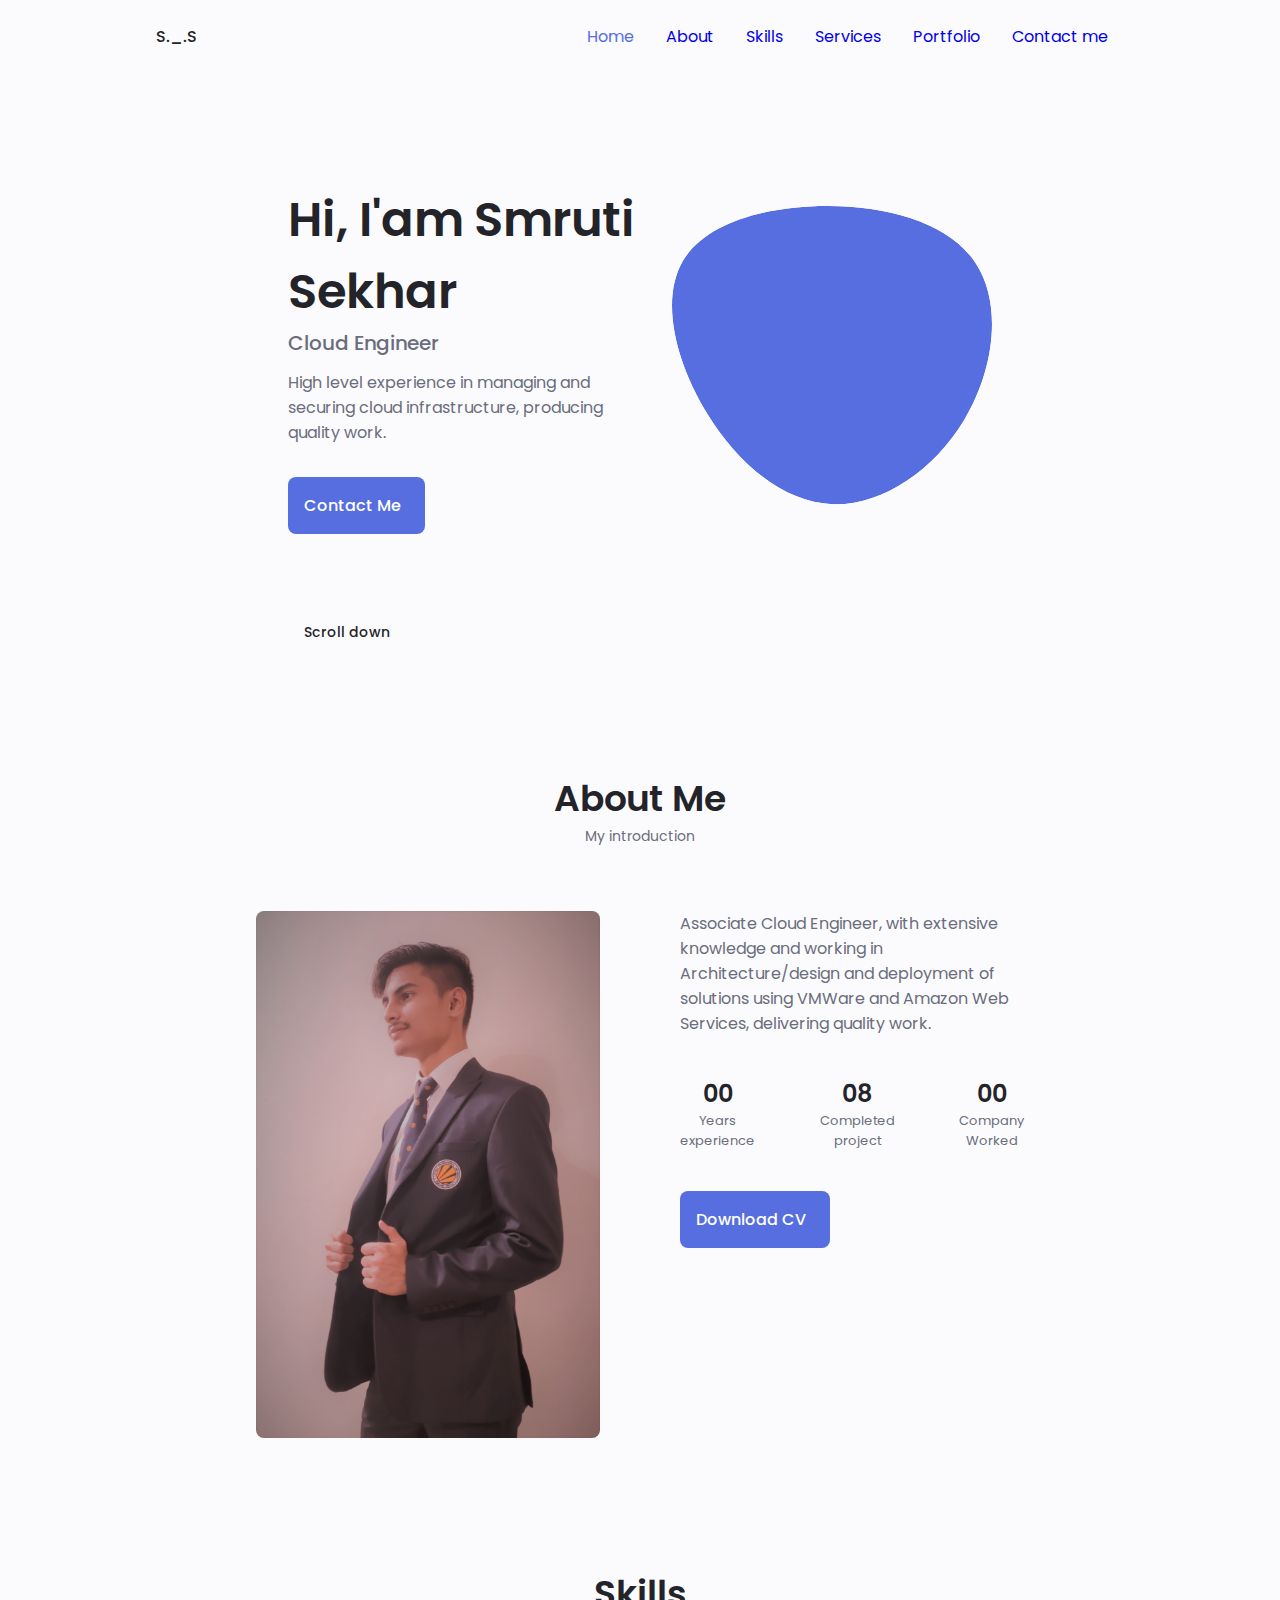
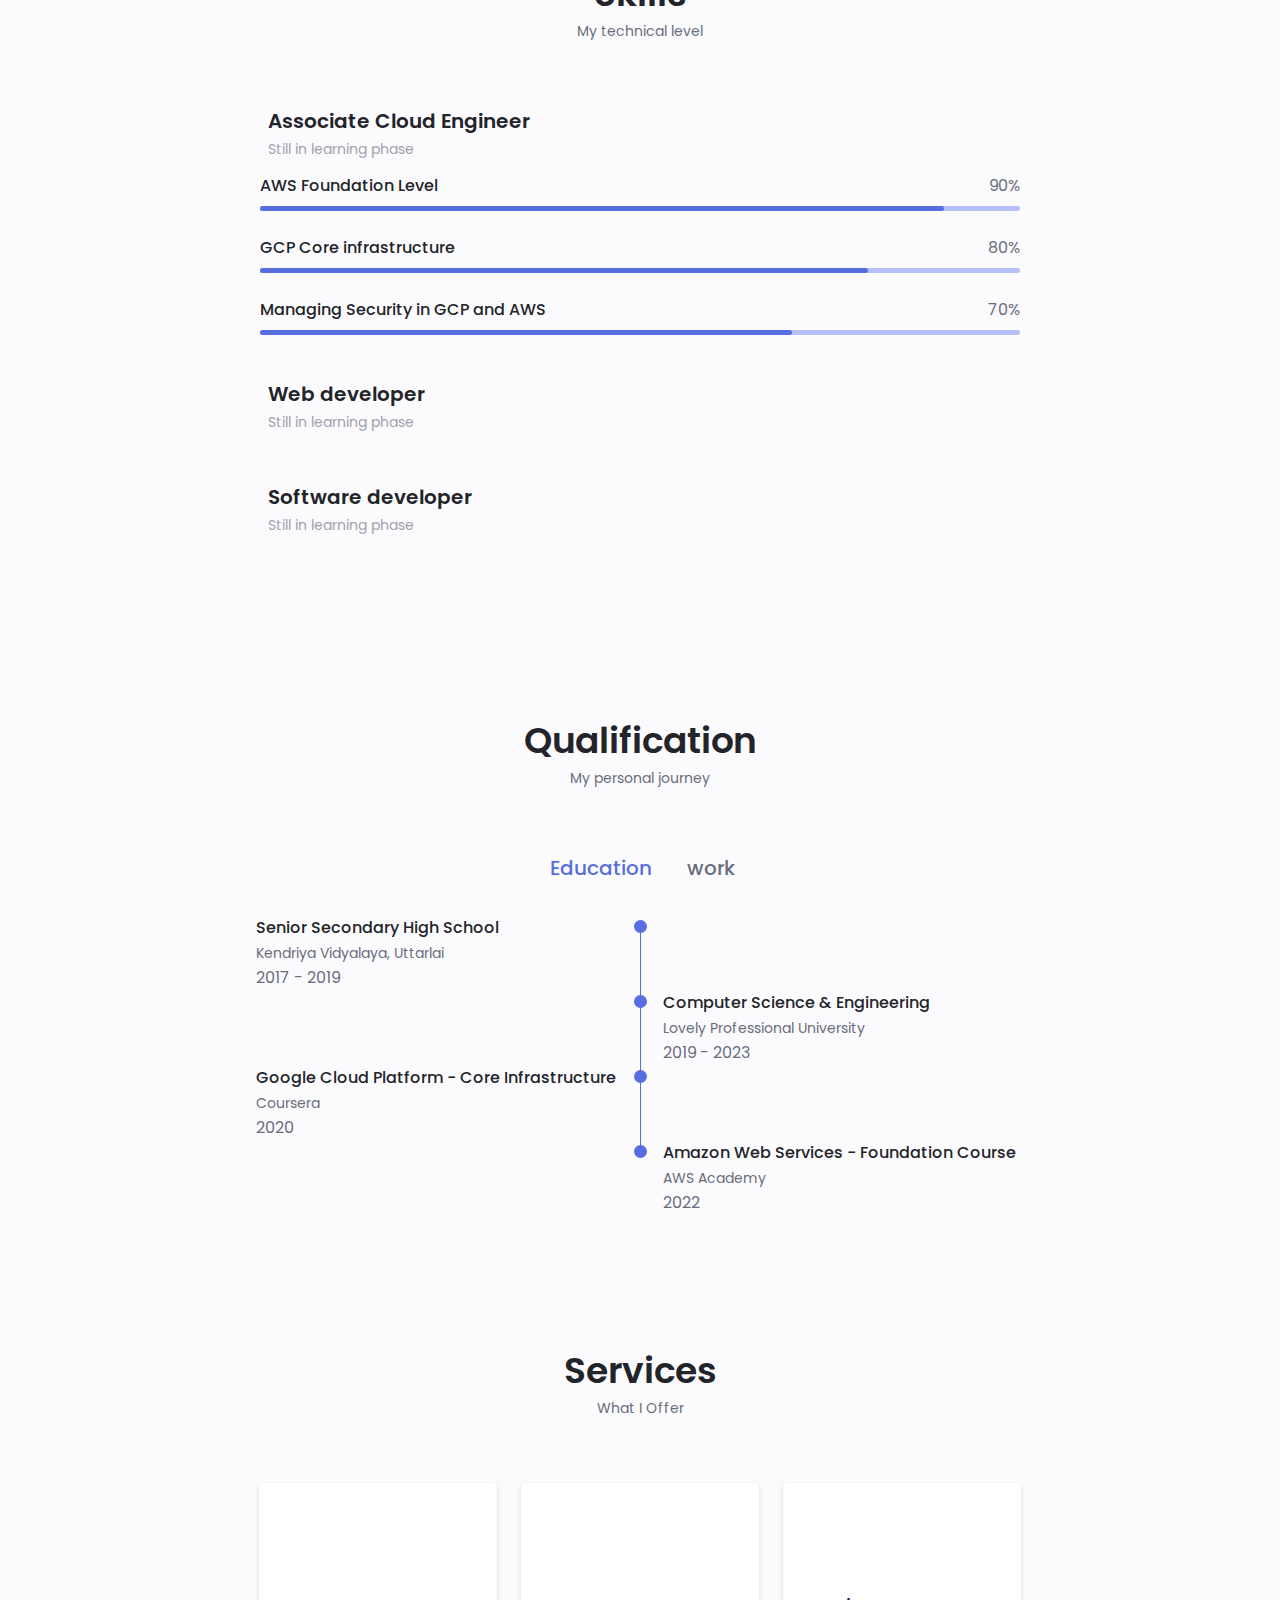
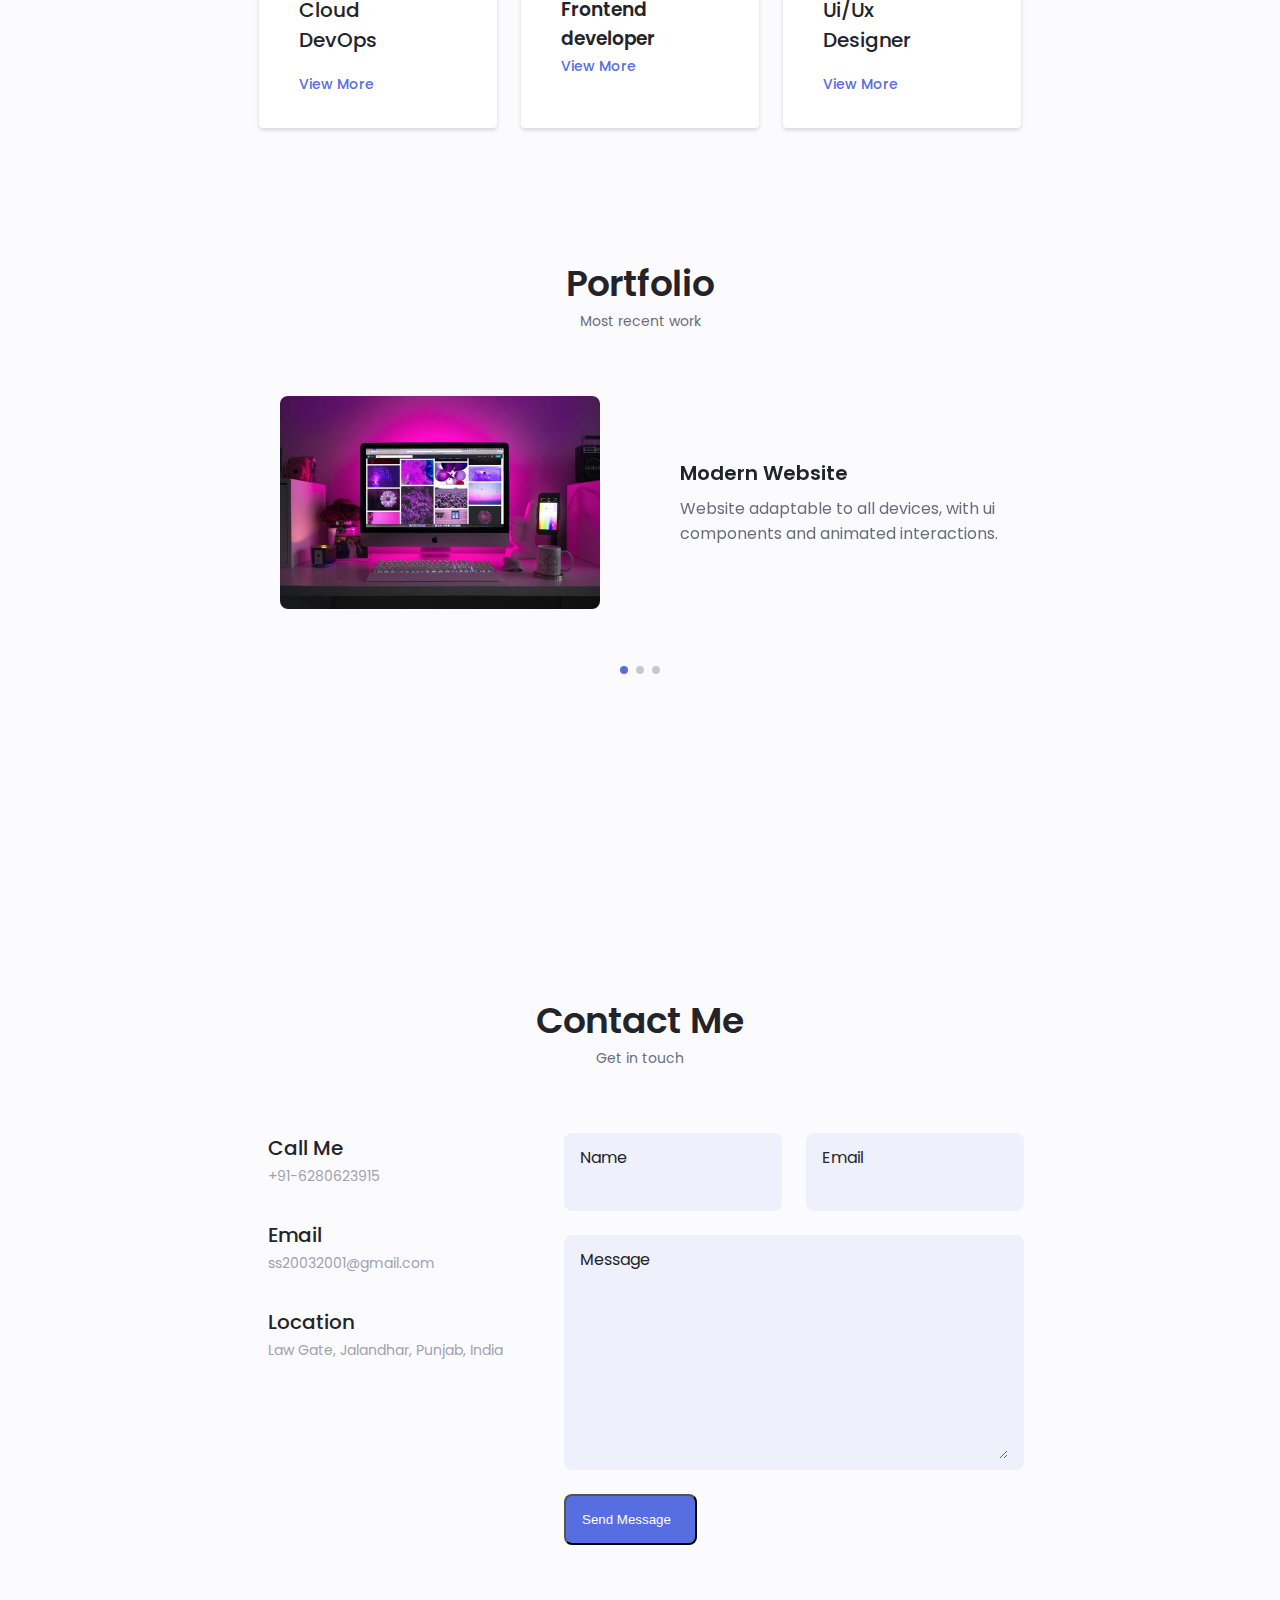
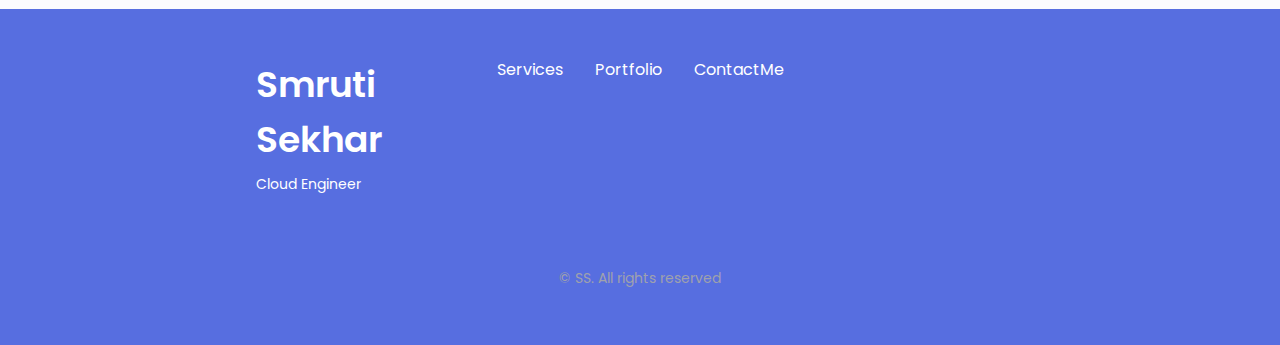
==== MyPortfolio/index.html @ c83a34b2 "updated" ====
<!DOCTYPE html>
    <html lang="en">
    <head>
        <meta charset="UTF-8">
        <meta name="viewport" content="width=device-width, initial-scale=1.0">

        <!--==================== UNICONS ====================-->
        <link rel="stylesheet" href="https://unicons.iconscout.com/release/v4.0.0/css/line.css">
        
        <!--==================== SWIPER CSS ====================-->
        <link rel="stylesheet" href="assets/css/swiper-bundle.min.css">
        
        <!--==================== CSS ====================-->
        <link rel="stylesheet" href="assets/css/styles.css">

        <title>Responsive Portfolio Website</title>
    </head>
    <body>
        <!--==================== HEADER ====================-->
        <header class="header" id="header">
           <nav class="nav container">
               <a href="#" class="nav__logo">S._.S</a>

               <div class="nav__menu" id="nav-menu">
                   <ul class="nav__list grid">
                       <li class="nav__item">
                           <a href="#home" class="nav__link active-link">
                            <i class="uil uil-estate nav__icon"></i> Home
                           </a>
                       </li>
                       <li class="nav__item">
                        <a href="#about" class="nav__link">
                            <i class="uil uil-user nav__icon"></i> About
                        </a>
                        </li>
                        <li class="nav__item">
                        <a href="#skills" class="nav__link">
                            <i class="uil uil-file-alt nav__icon"></i> Skills
                        </a>
                        </li>
                        <li class="nav__item">
                        <a href="#services" class="nav__link">
                            <i class="uil uil-briefcase-alt nav__icon"></i> Services
                        </a>
                        </li>
                        <li class="nav__item">
                        <a href="#portfolio" class="nav__link">
                            <i class="uil uil-scenery nav__icon"></i> Portfolio
                        </a>
                    </li>
                    <li class="nav__item">
                        <a href="#contact" class="nav__link">
                            <i class="uil uil-message nav__icon"></i> Contact me
                        </a>
                    </li>
                   </ul>
                   <i class="uil uil-times nav__close" id="nav-close"></i>
               </div>

               <div class="nav__btns">
                    <!-- Theme change button -->
                    <i class="uil uil-moon change-theme" id="theme-button"></i>

                   <div class="nav__toggle" id="nav-toggle">
                    <i class="uil uil-apps"></i>
                   </div>
               </div>
           </nav>
        </header>

        <!--==================== MAIN ====================-->
        <main class="main">
            <!--==================== HOME ====================-->
            <section class="home section" id="home">
                <div class="home__container container grid">
                    <div class="home__content grid">
                        <div class="home__social">
                            <a href="https://www.linkedin.com/in/smrutisekhar2001/" class="home__social-icon">
                                <i class="uil uil-linkedin-alt"></i>
                            </a>

                            <a href="https://twitter.com/SmruSe20" class="home__social-icon">
                                <i class="uil uil-twitter-alt"></i>
                            </a>

                            <a href="https://github.com/Smileyface20" class="home__social-icon">
                                <i class="uil uil-github-alt"></i>
                            </a>
                        </div>

                        <div class="home__img">
                            <svg  class="home__blob" viewBox="0 0 200 187" xmlns="http://www.w3.org/2000/svg" xmlns:xlink="http://www.w3.org/1999/xlink">
                                <mask id="mask0" mask-type="alpha">
                                    <path d="M190.312 36.4879C206.582 62.1187 201.309 102.826 182.328 134.186C163.346 165.547 
                                    130.807 187.559 100.226 186.353C69.6454 185.297 41.0228 161.023 21.7403 129.362C2.45775 
                                    97.8511 -7.48481 59.1033 6.67581 34.5279C20.9871 10.1032 59.7028 -0.149132 97.9666 
                                    0.00163737C136.23 0.303176 174.193 10.857 190.312 36.4879Z"/>
                                </mask>
                                <g mask="url(#mask0)">
                                    <path d="M190.312 36.4879C206.582 62.1187 201.309 102.826 182.328 134.186C163.346 
                                    165.547 130.807 187.559 100.226 186.353C69.6454 185.297 41.0228 161.023 21.7403 
                                    129.362C2.45775 97.8511 -7.48481 59.1033 6.67581 34.5279C20.9871 10.1032 59.7028 
                                    -0.149132 97.9666 0.00163737C136.23 0.303176 174.193 10.857 190.312 36.4879Z"/>
                                    <image class="home__blob-img" x="1" y="14" href="assets/img/profile-1.png"/>
                                </g>
                            </svg>
                        </div>

                        <div class="home__data">
                            <h1 class="home__title">Hi, I'am Smruti Sekhar</h1>
                            <h3 class="home__subtitle">Cloud Engineer</h3>
                            <p class="home__description">High level experience in managing and securing cloud infrastructure, producing quality work.
                            </p>
                            <a href="#contact" class="button button--flex">
                                Contact Me <i class="uil uil-message button__icon"></i>
                            </a>
                        </div>
                    </div>

                    <div class="home__scroll">
                        <a href="#about" class="home__scroll-button button--flex">
                            <i class="uil uil-mouse-alt home__scroll-mouse"></i>
                            <span class="home__scroll-name">Scroll down</span>
                            <i class="uil uil-arrow-down home__scroll-arrow"></i>
                        </a>
                    </div>
                </div>
            </section>

            <!--==================== ABOUT ====================-->
            <section class="about section" id="about">
                <h2 class="section__title">About Me</h2>
                <span class="section__subtitle">My introduction</span>

                <div class="about__container container grid">
                    <img src="assets/img/about2.jpg" alt="" class="about__img">

                    <div class="about__data">
                        <p class="about__description">Associate Cloud Engineer, with extensive knowledge and
                            working in Architecture/design and deployment of solutions using VMWare and Amazon Web Services, delivering quality work.
                            
                        </p>
                        
                        <div class="about__info">
                            <div>
                                <span class="about__info-title">00</span>
                                <span class="about__info-name">Years <br> experience</span>
                            </div>

                            <div>
                                <span class="about__info-title">08</span>
                                <span class="about__info-name">Completed <br> project</span>
                            </div>

                            <div>
                                <span class="about__info-title">00</span>
                                <span class="about__info-name">Company <br> Worked</span>
                            </div>
                        </div>   
                        
                        <div class="about__buttons">
                            <a download="" href="assets/pdf/Smruti'sResume.pdf" class="button button--flex">
                                Download CV<i class="uil uil-download-alt button__icon"></i>
                            </a>
                        </div>
                    </div>
                </div>
            </section>

            <!--==================== SKILLS ====================-->
            <section class="skills section" id="skills">
                <h2 class="section__title">Skills</h2>
                <span class="section__subtitle">My technical level</span>

                <div class="skills__container container grid">
                    <div>
                        <!--==================== SKILLS 1 ====================-->
                        <div class="skills__content skills__open">
                            <div class="skills__header">
                                <i class="uil uil-desktop-cloud-alt skills__icon"></i>

                                <div>
                                    <h1 class="skills__title">Associate Cloud Engineer</h1>
                                    <span class="skills__subtitle">Still in learning phase</span>
                                </div>

                                <i class="uil uil-angle-down skills__arrow"></i>
                            </div>

                            <div class="skills__list grid">
                                <div class="skills__data">
                                    <div class="skills__titles">
                                        <h3 class="skills__name">AWS Foundation Level</h3>
                                        <span class="skills__number">90%</span>
                                    </div>
                                    <div class="skills__bar">
                                        <span class="skills__percentage skills__aws"></span>
                                    </div>
                                </div>

                                <div class="skills__data">
                                    <div class="skills__titles">
                                        <h3 class="skills__name">GCP Core infrastructure</h3>
                                        <span class="skills__number">80%</span>
                                    </div>
                                    <div class="skills__bar">
                                        <span class="skills__percentage skills__gcp"></span>
                                    </div>
                                </div>

                                <div class="skills__data">
                                    <div class="skills__titles">
                                        <h3 class="skills__name">Managing Security in GCP and AWS</h3>
                                        <span class="skills__number">70%</span>
                                    </div>
                                    <div class="skills__bar">
                                        <span class="skills__percentage skills__gcpaws"></span>
                                    </div>
                                </div>
                            </div>
                        </div>
                        <!--==================== SKILLS 2 ====================-->
                        <div class="skills__content skills__close">
                            <div class="skills__header">
                                <i class="uil uil-brackets-curly skills__icon"></i>

                                <div>
                                    <h1 class="skills__title">Web developer</h1>
                                    <span class="skills__subtitle">Still in learning phase</span>
                                </div>

                                <i class="uil uil-angle-down skills__arrow"></i>
                            </div>

                            <div class="skills__list grid">
                                <div class="skills__data">
                                    <div class="skills__titles">
                                        <h3 class="skills__name">HTML</h3>
                                        <span class="skills__number">90%</span>
                                    </div>
                                    <div class="skills__bar">
                                        <span class="skills__percentage skills__html"></span>
                                    </div>
                                </div>

                                <div class="skills__data">
                                    <div class="skills__titles">
                                        <h3 class="skills__name">CSS</h3>
                                        <span class="skills__number">85%</span>
                                    </div>
                                    <div class="skills__bar">
                                        <span class="skills__percentage skills__css"></span>
                                    </div>
                                </div>

                                <div class="skills__data">
                                    <div class="skills__titles">
                                        <h3 class="skills__name">JavaScript</h3>
                                        <span class="skills__number">65%</span>
                                    </div>
                                    <div class="skills__bar">
                                        <span class="skills__percentage skills__js"></span>
                                    </div>
                                </div>
                            </div>
                        </div>
                        <!--==================== SKILLS 3 ====================-->
                        <div class="skills__content skills__close">
                            <div class="skills__header">
                                <i class="uil uil-code-branch skills__icon"></i>

                                <div>
                                    <h1 class="skills__title">Software developer</h1>
                                    <span class="skills__subtitle">Still in learning phase</span>
                                </div>

                                <i class="uil uil-angle-down skills__arrow"></i>
                            </div>

                            <div class="skills__list grid">
                                <div class="skills__data">
                                    <div class="skills__titles">
                                        <h3 class="skills__name">C</h3>
                                        <span class="skills__number">70%</span>
                                    </div>
                                    <div class="skills__bar">
                                        <span class="skills__percentage skills__c"></span>
                                    </div>
                                </div>

                                <div class="skills__data">
                                    <div class="skills__titles">
                                        <h3 class="skills__name">C++</h3>
                                        <span class="skills__number">68%</span>
                                    </div>
                                    <div class="skills__bar">
                                        <span class="skills__percentage skills__cpp"></span>
                                    </div>
                                </div>

                                <div class="skills__data">
                                    <div class="skills__titles">
                                        <h3 class="skills__name">Python</h3>
                                        <span class="skills__number">82%</span>
                                    </div>
                                    <div class="skills__bar">
                                        <span class="skills__percentage skills__python"></span>
                                    </div>
                                </div>    
                                    <div class="skills__data">
                                        <div class="skills__titles">
                                            <h3 class="skills__name">Java</h3>
                                            <span class="skills__number">60%</span>
                                        </div>
                                        <div class="skills__bar">
                                            <span class="skills__percentage skills__java"></span>
                                        </div>
                                    </div>
                            </div>
                        </div>
                    </div>
                </section>

            <!--==================== QUALIFICATION ====================-->
            <section class="qualification section">
                <h2 class="section__title">Qualification</h2>
                <span class="section__subtitle">My personal journey</span>

                <div class="qualification__container container">
                    <div class="qualification__tabs">
                        <div class="qualification__button button--flex qualification__active" data-target='#education'>
                            <i class="uil uil-graduation-cap qualification__icon"></i>
                            Education
                        </div>

                        <div class="qualification__button button--flex" data-target="#work">
                            <i class="uil uil-briefcase-alt qualification__icon"></i>
                            work
                        </div>
                    </div>

                    <div class="qualification__section">
                        <!--==================== QUALIFICATION CONTENT 1 ====================-->
                        <div class="qualification__content qualification__active" data-content id="education">
                            <!--==================== QUALIFICATION 1 ====================-->
                            <div class="qualification__data">
                                <div>
                                    <h3 class="qualification__title">Senior Secondary High School</h3>
                                    <span class="qualification__subtitle">Kendriya Vidyalaya, Uttarlai</span>
                                    <div class="qualification__calendar-alt">
                                        <i class="uil uil-calendar-alt"></i>
                                        2017 - 2019
                                    </div>
                                </div>

                                <div>
                                    <span class="qualification__rounder"></span>
                                    <span class="qualification__line"></span>
                                </div>
                            </div>


                                <!--==================== QUALIFICATION 2 ====================-->
                            <div class="qualification__data">
                                <div></div>

                                <div>
                                    <span class="qualification__rounder"></span>
                                    <span class="qualification__line"></span>
                                </div>

                                <div>
                                    <h3 class="qualification__title">Computer Science & Engineering</h3>
                                    <span class="qualification__subtitle">Lovely Professional University</span>
                                    <div class="qualification__calendar-alt">
                                        <i class="uil uil-calendar-alt"></i>
                                        2019 - 2023
                                    </div>
                                </div>
                             </div>
                             <!--==================== QUALIFICATION 3 ====================-->
                            <div class="qualification__data">
                                <div>
                                    <h3 class="qualification__title">Google Cloud Platform - Core Infrastructure</h3>
                                    <span class="qualification__subtitle">Coursera</span>
                                    <div class="qualification__calendar-alt">
                                        <i class="uil uil-calendar-alt"></i>
                                        2020
                                    </div>
                                </div>

                                <div>
                                    <span class="qualification__rounder"></span>
                                    <span class="qualification__line"></span>
                                </div>
                            </div>  
                            
                             <!--==================== QUALIFICATION 4 ====================-->
                            <div class="qualification__data">
                                <div></div>

                                <div>
                                    <span class="qualification__rounder"></span>
                                    <!-- <span class="qualification__line"></span> -->
                                </div>

                                <div>
                                    <h3 class="qualification__title">Amazon Web Services - Foundation Course</h3>
                                    <span class="qualification__subtitle">AWS Academy</span>
                                    <div class="qualification__calendar-alt">
                                        <i class="uil uil-calendar-alt"></i>
                                        2022
                                    </div>
                                </div>

                                
                            </div>  

                        </div>

                      

                        <!--==================== QUALIFICATION CONTENT 2 ====================-->
                        <div class="qualification__content" data-content id="work">
                            <!--==================== QUALIFICATION 1 ====================-->
                           <!-- Refer the notepad   -->
                        </div>
                    </div>
                </div>

            </section>

            <!--==================== SERVICES ====================-->
            <section class="services section" id="services">
                <h2 class="section__title">Services</h2>
                <span class="section__subtitle">What I Offer</span>

            <div class="services__container container grid">
                    <!--==================== SERVICES 1 ====================-->
                    <div class="services__content">
                        <div>
                            <i class="uil uil-pen services__icon"></i>
                            <h3 class="services__title">Cloud <br> DevOps</h3>
                        </div>
    
                        <span class="button button--flex button--small button--link services__button">
                            View More
                            <i class="uil uil-arrow-right button__icon"></i>
                        </span>
    
                        <div class="services__modal">
                            <div class="services__modal-content">
                                <h4 class="services__modal-title">Cloud <br> DevOps</h4>
                                <i class="uil uil-times services__modal-close"></i>
    
                                <ul class="services__modal-services grid">
                                    <li class="services__modal-service">
                                        <i class="uil uil-check-circle services__modal-icon"></i>
                                        <p>The effective automation of application release.</p>
                                    </li>
                                    <li class="services__modal-service">
                                        <i class="uil uil-check-circle services__modal-icon"></i>
                                        <p>Continuous integration and delivery.</p>
                                    </li>
                                    <li class="services__modal-service">
                                        <i class="uil uil-check-circle services__modal-icon"></i>
                                        <p>Faster delivery of features with agile frameworks.</p>
                                    </li>
                                    <li class="services__modal-service">
                                        <i class="uil uil-check-circle services__modal-icon"></i>
                                        <p>I position your company brand.</p>
                                    </li>
                                </ul>
                            </div>
                        </div>
                    </div>

                    <!--==================== SERVICES 2 ====================-->
                    <div class="services__content">
                        <div>
                            <i class="uil uil-arrow services__icon"></i>
                            <h3 class="services__titles">Frontend <br> developer </h3>
                        <span class="button button--flex button--small button--link services__button">
                            View More
                            <i class="uil uil-arrow-right button__icon"></i>
                        </span>
    
                        <div class="services__modal">
                            <div class="services__modal-content">
                                <h4 class="services__modal-title">Frontend <br> Developer</h4>
                                <i class="uil uil-times services__modal-close"></i>
    
                                <ul class="services__modal-services grid">
                                    <li class="services__modal-service">
                                        <i class="uil uil-check-circle services__modal-icon"></i>
                                        <p>I develop the user interface</p>
                                    </li>
                                    <li class="services__modal-service">
                                        <i class="uil uil-check-circle services__modal-icon"></i>
                                        <p>Web page development</p>
                                    </li>
                                    <li class="services__modal-service">
                                        <i class="uil uil-check-circle services__modal-icon"></i>
                                        <p>I create ux element interactions.</p>
                                    </li>
                                    <li class="services__modal-service">
                                        <i class="uil uil-check-circle services__modal-icon"></i>
                                        <p>I position your company brand.</p>
                                    </li>
                                </ul>
                            </div>
                        </div>
                    </div>
                    </div>

                        <!--==================== SERVICES 3 ====================-->
                    <div class="services__content">
                    <div>
                        <i class="uil uil-web-grid services__icon"></i>
                        <h3 class="services__title">Ui/Ux <br> Designer</h3>
                    </div>

                    <span class="button button--flex button--small button--link services__button">
                        View More
                        <i class="uil uil-arrow-right button__icon"></i>
                    </span>

                    <div class="services__modal">
                        <div class="services__modal-content">
                            <h4 class="services__modal-title">Ui/Ux <br> Designer</h4>
                            <i class="uil uil-times services__modal-close"></i>

                            <ul class="services__modal-services grid">
                                <li class="services__modal-service">
                                    <i class="uil uil-check-circle services__modal-icon"></i>
                                    <p>I develop the user interface</p>
                                </li>
                                <li class="services__modal-service">
                                    <i class="uil uil-check-circle services__modal-icon"></i>
                                    <p>Web page development</p>
                                </li>
                                <li class="services__modal-service">
                                    <i class="uil uil-check-circle services__modal-icon"></i>
                                    <p>I create ux element interactions.</p>
                                </li>
                                <li class="services__modal-service">
                                    <i class="uil uil-check-circle services__modal-icon"></i>
                                    <p>I position your company brand.</p>
                                </li>
                            </ul>
                        </div>
                    </div>
                    </div>
            </div>
            
        </section>

            <!--==================== PORTFOLIO ====================-->
            <section class="portfolio section" id="portfolio">
                <h2 class="section__title">Portfolio</h2>
                <span class="section__subtitle">Most recent work</span>

                <div class="portfolio__container container swiper-container">
                    <div class="swiper-wrapper">
                        <!--==================== PORTFOLIO 1 ====================-->
                        <div class="portfolio__content grid swiper-slide">
                            <img src="assets/img/portfolio1.jpg" alt="" class="portfolio__img">

                            <div class="portfolio__data">
                                <h3 class="portfolio__title">Modern Website</h3>
                                <p class="portfolio__destruction">Website adaptable to all devices,
                                     with ui components and animated interactions.</p>
                                <!-- <a href="#" class="button button--flex button--small portfolio__button">
                                    Demo
                                    <i class="uil uil-arrow-right button__icon"></i>
                                </a> -->
                            </div>
                        </div>

                            <!--==================== PORTFOLIO 2 ====================-->
                        <div class="portfolio__content grid swiper-slide">
                            <img src="assets/img/portfolio2.jpg" alt="" class="portfolio__img">

                            <div class="portfolio__data">
                                <h3 class="portfolio__title">Brand Design</h3>
                                <p class="portfolio__destruction">Website adaptable to all devices,
                                     with ui components and animated interactions.</p>
                                <!-- <a href="#" class="button button--flex button--small portfolio__button">
                                    Demo
                                    <i class="uil uil-arrow-right button__icon"></i>
                                </a> -->
                            </div>
                        </div>

                        <!--==================== PORTFOLIO 3 ====================-->
                        <div class="portfolio__content grid swiper-slide">
                            <img src="assets/img/portfolio3.jpg" alt="" class="portfolio__img">

                            <div class="portfolio__data">
                                <h3 class="portfolio__title">DevOps</h3>
                                <p class="portfolio__destruction">Architecture/design and deployment of solutions using bare solutions,
                                    VMWare and Amazon Web Services.</p>
                                <!-- <a href="#" class="button button--flex button--small portfolio__button">
                                    Demo
                                    <i class="uil uil-arrow-right button__icon"></i>
                                </a> -->
                            </div>
                        </div>                
                    </div>
                        <!-- Add Arrows -->
                    <div class="swiper-button-next">
                        <i class="uil uil-angle-right-b swiper-portfolio-icon"></i>
                    </div>
                    <div class="swiper-button-prev">
                        <i class="uil uil-angle-left-b swiper-portfolio-icon"></i>
                    </div>

                    <!-- Add Pagination -->
                    <div class="swiper-pagination"></div>
                </div>
                
            </section>

            <!--==================== PROJECT IN MIND ====================-->
            <section class="project section">

            </section>

            <!--==================== TESTIMONIAL ====================-->
            <section class="testimonial section">
                
            </section>

            <!--==================== CONTACT ME ====================-->
            <section class="contact section" id="contact">
                <h2 class="section__title">Contact Me</h2>
                <span class="section__subtitle">Get in touch</span>

                <div class="contact__container container grid">
                    <div>
                        <div class="contact__information">
                            <i class="uil uil-phone contact__icon"></i>

                            <div>
                                <h3 class="contact__title">Call Me</h3>
                                <span class="contact__subtitle">+91-6280623915</span>
                            </div>
                        </div>

                        <div class="contact__information">
                            <i class="uil uil-envelope contact__icon"></i>

                            <div>
                                <h3 class="contact__title">Email</h3>
                                <span class="contact__subtitle">ss20032001@gmail.com</span>
                            </div>
                        </div>

                        <div class="contact__information">
                            <i class="uil uil-map-marker contact__icon"></i>

                            <div>
                                <h3 class="contact__title">Location</h3>
                                <span class="contact__subtitle">Law Gate, Jalandhar, Punjab, India</span>
                            </div>
                        </div>
                    </div>

                    <form action="https://formspree.io/f/mpzbbpwk" method="POST" class="contact__form grid">
                        <div class="contact__inputs grid">
                            <div class="contact__content">
                                <label for="Name" class="contact__label">Name</label>
                                <input type="text" name="Name" id="Name" class="contact__input">
                            </div>
                            <div class="contact__content">
                                <label for="mail" class="contact__label">Email</label>
                                <input type="email" name="Email" id="mail" class="contact__input">
                            </div>
                        </div>
                        <div class="contact__content">
                            <label for="msg" class="contact__label">Message</label>
                            <textarea name="Message" id="msg" cols="0" rows="7" class="contact__input"></textarea>
                        </div>

                        <div>
                            <button type="submit" class="button button--flex">
                                Send Message
                                <i class="uil uil-message button__icon"></i>
                            </button>
                        </div>
                    </form>
                </div>
            </section>
        </main>

        <!--==================== FOOTER ====================-->
        <footer class="footer">
            <div class="footer__bg">
                <div class="footer__container container grid">
                    <div>
                        <h1 class="footer__title">Smruti Sekhar</h1>
                        <span class="footer__subtitle">Cloud Engineer</span>
                    </div>

                    <ul class="footer__links">
                        <li>
                            <a href="#services" class="footer__link">Services</a>
                        </li>
                        <li>
                            <a href="#portfolio" class="footer__link">Portfolio</a>
                        </li>
                        <li>
                            <a href="#contact" class="footer__link">ContactMe</a>
                        </li>
                    </ul>

                    <div class="footer__socials">
                        <a href="https://www.linkedin.com/in/smrutisekhar2001/" target="_blank" class="footer__social">
                            <i class="uil uil-linkedin-alt"></i>
                        </a>

                        <a href="https://www.instagram.com/s._.shekhar._/" target="_blank" class="footer__social">
                            <i class="uil uil-instagram"></i>
                        </a>

                        <a href="https://twitter.com/SmruSe20" target="_blank" class="footer__social">
                            <i class="uil uil-twitter-alt"></i>
                        </a>

                        <a href="https://github.com/Smileyface20" target="_blank" class="footer__social">
                            <i class="uil uil-github-alt"></i>
                        </a>

                    </div>
                </div>

                <p class="footer__copy">&#169; SS. All rights reserved</p>
            </div>
        </footer>
        
        <!--==================== SCROLL TOP ====================-->
        <a href="#" class="scrollup" id="scroll-up">
            <i class="uil uil-arrow-up scrollup__icon"></i>
        </a>
        

        <!--==================== SWIPER JS ====================-->
        <script src="assets/js/swiper-bundle.min.js"></script>

        <!--==================== MAIN JS ====================-->
        <script src="assets/js/main.js"></script>
    </body>
</html>
---- MyPortfolio/assets/css/styles.css ----
/*==================== GOOGLE FONTS ====================*/
@import url('https://fonts.googleapis.com/css2?family=Poppins:wght@400;500;600&display=swap');

/*==================== VARIABLES CSS ====================*/
:root {
    --header-height: 3rem;

    /*========== Colors ==========*/
    /* Change favorite color */
    --hue-color: 230; /*Purple 250 - Green 142 - Blue 230 - Pink 340*/

    /* HSL color mode */
    --first-color: hsl(var(--hue-color), 69%, 61%);
    --first-color-second: hsl(var(--hue-color), 69%, 61%);
    --first-color-alt: hsl(var(--hue-color), 57%, 53%);
    --first-color-lighter: hsl(var(--hue-color), 92%, 85%);
    --title-color: hsl(var(--hue-color), 8%, 15%);
    --text-color: hsl(var(--hue-color), 8%, 45%);
    --text-color-light: hsl(var(--hue-color), 8%, 65%);
    --input-color: hsl(var(--hue-color), 70%, 96%);
    --body-color: hsl(var(--hue-color), 60%, 99%);
    --container-color: #fff;
    --scroll-bar-color: hsl(var(--hue-color), 12%, 90%);
    --scroll-thumb-color: hsl(var(--hue-color), 12%, 80%);

    /*========== Font and typography ==========*/
    --body-font: 'Poppins', sans-serif;

    /* .5rem = 8px, 1rem = 16px, 1.5rem = 24px ... */
    --big-font-size: 2rem;
    --h1-font-size: 1.5rem;
    --h2-font-size: 1.25rem;
    --h3-font-size: 1.125rem;
    --normal-font-size: .938rem;
    --small-font-size: .813rem;
    --smaller-font-size: .75rem;

    /*========== Font weight ==========*/
    --font-medium: 500;
    --font-semi-bold: 600;

    /*========== Margenes Bottom ==========*/
    /* .25rem = 4px, .5rem = 8px, .75rem = 12px ... */
    --mb-0-25: .25rem;
    --mb-0-5: .5rem;
    --mb-0-75: .75rem;
    --mb-1: 1rem;
    --mb-1-5: 1.5rem;
    --mb-2: 2rem;
    --mb-2-5: 2.5rem;
    --mb-3: 3rem;

    /*========== z index ==========*/
    --z-tooltip: 10;
    --z-fixed: 100;
    --z-modal: 1000;
}

/* Font size for large devices */
@media screen and (min-width: 968px) {
    :root {
        --big-font-size: 3rem;
        --h1-font-size: 2.25rem;
        --h2-font-size: 1.5rem;
        --h3-font-size: 1.25rem;
        --normal-font-size: 1rem;
        --small-font-size: .875rem;
        --smaller-font-size: .813rem;
    }
}

/*========== Variables Dark theme ==========*/
body.dark-theme{
  /* HSL color mode */
  --first-color-second: hsl(var(--hue-color), 30%, 8%);
  --title-color: hsl(var(--hue-color), 8%, 95%);
  --text-color: hsl(var(--hue-color), 8%, 75%);
  --input-color: hsl(var(--hue-color), 29%, 16%);
  --body-color: hsl(var(--hue-color), 28%, 12%);
  --container-color: hsl(var(--hue-color), 29%, 16%);
  --scroll-bar-color: hsl(var(--hue-color), 12%, 48%);
  --scroll-thumb-color: hsl(var(--hue-color), 12%, 36%);
}


/*========== Button Dark/Light ==========*/
.nav__btns{
  display: flex;
  align-items: center;
}

.change-theme{
  font-size: 1.25rem;
  color: var(--title-color);
  margin-right: var(--mb-1);
  cursor: pointer;
}

.change-theme:hover{
  color: var(--first-color);
}

/*==================== BASE ====================*/
* {
  box-sizing: border-box;
  padding: 0;
  margin: 0;
}

html {
  scroll-behavior: smooth;
}

body {
  margin: 0 0 var(--header-height) 0;
  font-family: var(--body-font);
  font-size: var(--normal-font-size);
  background-color: var(--body-color);
  color: var(--text-color);
}

h1, h2, h3, h4 {
  color: var(--title-color);
  font-weight: var(--font-semi-bold);
}

ul {
  list-style: none;
}

a {
  text-decoration: none;
}

img {
  max-width: 100%;
  height: auto;
}

/*==================== REUSABLE CSS CLASSES ====================*/
.section {
  padding: 2rem 0 4rem;
}

.section__title {
  font-size: var(--h1-font-size);
  color: var(--title-color);
}

.section__subtitle {
  display: block;
  font-size: var(--small-font-size);
  margin-bottom: var(--mb-3);
}

.section__title, 
.section__subtitle {
  text-align: center;
}

/*==================== LAYOUT ====================*/
.container {
  max-width: 768px;
  margin-left: var(--mb-1-5);
  margin-right: var(--mb-1-5);
}

.grid {
  display: grid;
  gap: 1.5rem;
}

.header {
  width: 100%;
  position: fixed;
  bottom: 0;
  left: 0;
  z-index: var(--z-fixed);
  background-color: var(--body-color);
}

/*==================== NAV ====================*/
.nav{
  max-width: 968px;
  height: var(--header-height);
  display: flex;
  justify-content: space-between;
  align-items: center;
}

.nav__logo,
.nav__toggle{
  color: var(--title-color);
  font-weight: var(--font-medium);
}

.nav__logo:hover{
  color: var(--first-color);
}

.nav__toggle{
  font-size: 1.1rem;
  cursor: pointer;
}

.nav__toggle:hover{
  color: var(--first-color);
}

@media screen and (max-width: 768px) {
  .nav__menu{
    position: fixed;
    bottom: -100%;
    left: 0;
    width: 100%;
    background-color: var(--body-color);
    padding: 2rem 1.5rem 4rem;
    box-shadow: 0 -1px 4px rgba(0, 0, 0, .15);
    border-radius: 1.5rem 1.5rem 0 0;
    transition: .3s;
  }
  
}

.nav__list{
  grid-template-columns: repeat(3, 1fr);
  gap: 2rem;
}

.nav_link{
  display: flex;
  flex-direction: column;
  align-items: center;
  font-size: var(--small-font-size);
  color: var(--title-color);
  font-weight: var(--font-medium);
}

.nav__link:hover{
  color: var(--first-color);
}

.nav__icon{
  font-size: 1.2rem;
}

.nav__close{
  position: absolute;
  right: 1.3rem;
  bottom: .5rem;
  font-size: 1.5rem;
  cursor: pointer;
  color: var(--first-color);
}

.nav__close:hover{
  color: var(--first-color);
}

/* show menu */
.show-menu{
  bottom: 0;
}

/* Active link */
.active-link{
  color: var(--first-color);
}


/* Change background header */
.scroll-header{
  box-shadow: 0 -1px 4px rgba(0, 0, 0, .15);
}


/*==================== HOME ====================*/
.home__container{
  gap: 1rem;
}

.home__content{
  grid-template-columns: .5fr 3fr;
  padding-top: 3.5rem;
  align-items: center;
}

.home__social{
  display: grid;
  grid-template-columns: max-content;
  row-gap: 1rem;
}

.home__social-icon{
  font-size: 1.25rem;
  color: var(--first-color);
}

.home__social-icon:hover{
  color: var(--first-color);
}

.home__blob{
  width: 200px;
  fill: var(--first-color);
}

.home__blob-img{
  width: 170px;
}

.home__data{
  grid-column: 1/3;
}

.home__title{
  font-size: var(--big-font-size);
}

.home__subtitle{
  font-size: var(--h3-font-size);
  color: var(--text-color);
  font-weight: var(--font-medium);
  margin-bottom: var(--mb-0-75);
}

.home__description{
  margin-bottom: var(--mb-2);
}

.home__scroll{
  display: none; 
}

.home__scroll-button{
  color: var(--first-color);
  transition: .3s;
}

.home__scroll-button:hover{
  transform: translateY(.25rem);
}

.home__scroll-mouse{
  font-size: 2rem;
}

.home__scroll-name{
  font-size: var(--small-font-size);
  color: var(--title-color);
  font-weight: var(--font-medium);
  margin-right: var(--mb-0-25);
}

.home__scroll-arrow{
  font-size: 1.25rem;
}


/*==================== BUTTONS ====================*/

.button{
  display: inline-block;
  background-color: var(--first-color);
  color: #fff;
  padding: 1rem;
  border-radius: .5rem;
  font-weight: var(--font-medium);
}

.button:hover{
  background-color: var(--first-color-alt);
}

.button__icon{
  font-size: 1.25rem;
  margin-left: var(--mb-0-5);
  transition: .3s;
}

.button--flex{
  display: inline-flex;
  align-items: center;
}

.button__small{
  padding: .75rem 1rem;
}

.button--link{
  padding: 0;
  background-color: transparent;
  color: var(--first-color);
}

.button--link:hover{
  background-color: transparent;
  color: var(--first-color-alt);
}



/*==================== ABOUT ====================*/
.about__img{
  width: 200px;
  border-radius: .5rem;
  justify-self: center;
  align-self: center;
}

.about__description{
  text-align: center;
  margin-bottom: var(--mb-2-5);
}

.about__info{
  display: flex;
  justify-content: space-evenly;
  margin-bottom: var(--mb-2-5);
}

.about__info-title{
  font-size: var(--h2-font-size);
  font-weight: var(--font-semi-bold);
  color: var(--title-color);
}

.about__info-name{
  font-size: var(--smaller-font-size);
}

.about__info-title,
.about__info-name{
  display: block;
  text-align: center;
}

.about__buttons{
  display: flex;
  justify-content: center;
}
/*==================== SKILLS ====================*/
.skills__container{
  row-gap: 0;
}

.skills__header{
  display: flex;
  align-items: center;
  margin-bottom: var(--mb-0-25);
  cursor: pointer;
}

.skills__icon,
.skills__arrow{
  font-size: 2rem;
  color: var(--first-color);
}

.skills__icon{
  margin-right: var(--mb-0-75);
}

.skills__title{
  font-size: var(--h3-font-size);
}

.skills__subtitle{
  font-size: var(--small-font-size);
  color: var(--text-color-light);
}

.skills__arrow{
  margin-left: auto;
  transition: .4s;
}

.skills__list{
  row-gap: 1.5rem;
  padding: .25rem;
  margin-bottom: var(--mb-2);
  margin-top: var(--mb-0-5);
  
}

.skills__titles{
  display: flex;
  justify-content: space-between;
  margin-bottom: var(--mb-0-5);
}

.skills__name{
  font-size: var(--normal-font-size);
  font-weight: var(--font-medium);
}

.skills__bar,
.skills__percentage{
  height: 5px;
  border-radius: .25rem;
}

.skills__bar{
  background-color: var(--first-color-lighter);
}

.skills__percentage{
  display: block;
  background-color: var(--first-color);
}

.skills__aws{
  width: 90%;
}
.skills__gcp{
  width: 80%;
}
.skills__gcpaws{
  width: 70%;
}

.skills__html{
  width: 90%;
}
.skills__css{
  width: 80%;
}
.skills__js{
  width: 60%;
}

.skills__c{
  width: 90%;
}
.skills__cpp{
  width: 86%;
}
.skills__python{
  width: 80%;
}
.skills__java{
  width: 60%;
}

.skills__close .skills__list{
  height: 0;
  overflow: hidden;
}

.skills__open .skills__list{
  height: max-content;
  margin-bottom: var(--mb-2-5);
}

.skills__open .skills__arrow{
  transform: rotate(-180deg);
}
/*==================== QUALIFICATION ====================*/
.qualification__tabs{
  display: flex;
  justify-content: space-evenly;
  margin-bottom: var(--mb-2);
}

.qualification__button{
  font-size: var(--h3-font-size);
  font-weight: var(--font-medium);
  cursor: pointer;
}

.qualification__button:hover{
  color: var(--first-color);
}
 
.qualification__icon{
  font-size: 1.8rem;
  margin-right: var(--mb-0-25);
}

.qualification__data{
  display: grid;
  grid-template-columns: 1fr max-content 1fr;
  column-gap: 1rem;
}

.qualification__title{
  font-size: var(--normal-font-size);
  font-weight: var(--font-medium);
}

.qualification__subtitle{
  display: inline;
  font-size: var(--small-font-size);
  margin-bottom: var(--mb-1);
}

.qualification__calendar{
  font-size: var(--smaller-font-size);
  color: var(--text-color-light);
}

.qualification__rounder{
  display: inline-block;
  width: 13px;
  height: 13px;
  background-color: var(--first-color);
  border-radius: 50%;
}

.qualification__line{
  display: block;
  width: 1px;
  height: 100%;
  background-color: var(--first-color);
  transform: translate(6px, -7px);
}

.qualification [data-content]{
  display: none;
}

.qualification__active[data-content]{
  display: block;
}

.qualification__button.qualification__active{
  color: var(--first-color);
}



/*==================== SERVICES ====================*/
.services__container{
  gap: 1.5rem;
  grid-template-columns: repeat(2, 1fr);
}

.services__content{
  position: relative;
  background-color: var(--container-color);
  padding: 3.5rem .5rem 1.25rem 1.5rem;
  border-radius:  .25rem;
  box-shadow: 0 2px 4px rgba(0, 0, 0, .15);
  transition: .3s;
}

.services__content:hover{
  box-shadow:  0 4px 8px rgba(0, 0, 0, .15);
}

.services__icon{
  display: block;
  font-size: 1.5rem;
  color: var(--first-color);
  margin-bottom: var(--mb-1);
}

.services__title{
  font-size: var(--h3-font-size);
  margin-bottom: var(--mb-1);
  font-weight: var(--font-medium);
}

.services__button{
  cursor: pointer;
  font-size: var(--small-font-size);
}

.services__button:hover .button__icon{
  transform: translateX(.25rem);
}

.services__modal{
  position: fixed;
  top: 0;
  left: 0;
  right: 0;
  bottom: 0;
  background-color: rgba(0, 0, 0, .5);
  display: flex;
  align-items: center;
  justify-content: center;
  padding: 0 1rem;
  z-index: var(--z-modal);
  opacity: 0;
  visibility: hidden;
  transition: .3s;
}

.services__modal-content{
  position: relative;
  background-color: var(--container-color);
  padding: 1.5rem;
  border-radius: .5rem;
}

.services__modal-services{
  row-gap: 1rem;
}

.services__modal-service{
  display: flex;
}

.services__modal-title{
  font-size: var(--h3-font-size);
  font-weight: var(--font-medium);
  margin-bottom: var(--mb-1-5);
}

.services__modal-close{
  position: absolute;
  top: 1rem;
  right: 1rem;
  font-size: 1.5rem;
  color: var(--first-color);
  cursor: pointer;
}

.services__modal-icon{
  color: var(--first-color);
  margin-right: var(--mb-0-25);
}


/* Active Modal */
.active-modal{
  opacity: 1;
  visibility: visible;
}

/*==================== PORTFOLIO ====================*/
.portfolio__container{
  overflow: initial;

}

.portfolio__content{
  padding: 0 1.5rem;

}

.portfolio__img{
  width: 265px;
  border-radius: .5rem;
  justify-self: center;

}

.portfolio__title{
  font-size: var(--h3-font-size);
  margin-bottom: var(--mb-0-5);

}

.portfolio__description{
  margin-bottom: var(--mb-0-75);
}

.portfolio__button:hover .button__icon{
  transform: translateX(.25rem);
}

.swiper-button-prev::after,
.swiper-button-next::after{
  content: '';
}

.swiper-portfolio-icon{
  font-size: 2rem;
  color: var(--first-color);
}

.swiper-button-prev{
  left: -.5rem;
}

.swiper-button-next{
  right: -.5rem;
}

.swiper-container-horizontal > .swiper-pagination-bullets{
  bottom: -2.5rem;
}

.swiper-pagination-bullet-active{
  background-color: var(--first-color);
}

.swiper-button-prev,
.swiper-button-next,
.swiper-pagination-bullet{
  outline: none;
}

/*==================== PROJECT IN MIND ====================*/


/*==================== TESTIMONIAL ====================*/


/*==================== CONTACT ME ====================*/
.contact__container{
  row-gap: 3rem;

}


.contact__information{
  display: flex;
  margin-bottom: var(--mb-2);
}

.contact__icon{
  font-size: 2rem;
  color: var(--first-color);
  margin-right: var(--mb-0-75);
}

.contact__title{
  font-size: var(--h3-font-size);
  font-weight: var(--font-medium);
}

.contact__subtitle{
  font-size: var(--small-font-size);
  color: var(--text-color-light);
}

.contact__content{
  background-color: var(--input-color);
  border-radius: .5rem;
  padding: .75rem 1rem .25rem;
}

.contact__label{
  background-color: var(--input-color);
  color: var(--title-color);
}

.contact__input{
  width: 100%;
  background-color: var(--input-color);
  color: var(--text-color);
  font-family: var(--body-font);
  font-size: var(--normal-font-size);
  border: none;
  outline: none;
  padding: .25rem .5rem .5rem 0;
}

/*==================== FOOTER ====================*/
.footer{
  padding-top: 2rem;

}

.footer__container{
  row-gap: 3.5rem;
}

.footer__bg{
  background-color: var(--first-color-second);
  padding: 2rem 0 3rem;
}

.footer__title{
  font-size: var(--h1-font-size);
  margin-bottom: var(--mb-0-25);
}

.footer__subtitle{
  font-size: var(--small-font-size);
}

.footer__links{
  display: flex;
  flex-direction: column;
  row-gap: 1.5rem;
}

.footer__link:hover{
  color: var(--first-color-lighter);
}

.footer__social{
  font-size: 1.25rem;
  margin-right: var(--mb-1-5);
}

.footer__social:hover{
  color: var(--first-color-lighter);
}

.footer__copy{
  font-size: var(--small-font-size);
  text-align: center;
  color: var(--text-color-light);
  margin-top: var(--mb-3);
}

.footer__title,
.footer__subtitle,
.footer__link,
.footer__social{
  color: #fff;
}
/*========== SCROLL UP ==========*/
.scrollup{
  position: fixed;
  right: 1rem;
  bottom: -20%;
  background-color: var(--first-color);
  opacity: .8;
  padding: 0 .3rem;
  border-radius: .4rem;
  z-index: var(--z-tooltip);
  transition: .4s;
}

.scrollup:hover{
  background-color: var(--first-color-alt);
}

.scrollup__icon{
  font-size: 1.5rem;
  color: #fff;
}

/* Show scroll */
.show-scroll{
  bottom: 5rem;
}




/*========== SCROLL BAR ==========*/
::-webkit-scrollbar{
  width: .60rem;
  background-color: var(--scroll-bar-color);
  border-radius: .5rem;
}

::-webkit-scrollbar-thumb{
  background-color: var(--scroll-thumb-color);
  border-radius: .5rem;

}

::-webkit-scrollbar-thumb:hover{
  background-color: var(--text-color-light);
}

/*==================== MEDIA QUERIES ====================*/
/* For small devices */
@media screen and (max-width: 350px){
  .container{
    margin-left: var(--mb-1);
    margin-right: var(--mb-1); 
  }

  .nav__menu{
    padding: 2rem .25rem 4rem;
  }
  .nav__list{
    column-gap: 0;
  }
  .home__content{
    grid-template-columns: .25fr 3fr;
  }
  .home__blob{
    width: 180px;
  }

  .skills__title{
    font-size: var(--normal-font-size);
  }

  .qualification__data{
    gap: .5rem;
  }

  .services__container{
    grid-template-columns: max-content;
    justify-content: center;
  }
  .services__content{
    padding-right: 3.5rem;
  }

  .services__modal{
    padding: 0 .5rem;
  }

  
}
/* For medium devices */
@media screen and (min-width: 568px){
  .home__content{
    grid-template-columns: max-content 1fr 1fr;
  }
  .home__data{
    grid-column: initial;
  }
  .home__img{
    order: 1;
    justify-content: center;
  }

  .about__container,
  /* .skills__container, */
  .portfolio__content,
  .contact__container,
  .footer__container{
    grid-template-columns: repeat(2, 1fr);
  }

  .qualification__secotions{
    display: grid;
    grid-template-columns: .6fr;
    justify-content: center;
  }
}

@media screen and (min-width: 768px){
  .container{
    margin-left: auto;
    margin-right: auto;
  }

  body{
    margin: 0;
  }

  .section{
    padding: 6rem 0 2rem;
  }

  .section__subtitle{
    margin-bottom: 4rem;
  }

  .header{
    top: 0;
    bottom: initial;
  }

  .header,
  .main,
  .footer__container{
    padding: 0 1rem;
  }

  .nav{
    height: calc(var(--header-height) + 1.5rem);
    column-gap: 1rem;
  }
  .nav__icon,
  .nav__close,
  .nav__toggle{
    display: none;
  }
  .nav__list{
    display: flex;
    column-gap: 2rem;
  }
  .nav__menu{
    margin-left: auto;
  }
  .change-theme{
    margin: 0;
  }

  .home__container{
    row-gap: 5rem;
  }
  .home__content{
    padding-top: 5.5rem;
    column-gap: 2rem;
  }
  .home__blob{
    width: 270px;
  }
  .home__scroll{
    display: block;
  }
  .home__scroll-button{
    margin-left: 3rem;
  }

  .about__container{
    column-gap: 5rem;

  }

  .about__img{
    width: 350px;
  }
  .about__description{
    text-align: initial;
  }
  .about__info{
    justify-content: space-between;
  }
  .about__buttons{
    justify-content: initial;
  }

  

  .qualification__tabs{
    justify-content: center;

  }
  .qualification__button{
    margin: 0 var(--mb-1);
  }

  .qualification__secotions{
    grid-template-columns: .5fr;
  }

  .services__container{
    grid-template-columns: repeat(3, 218px);
    justify-content: center;
  }
  .services__icon{
    font-size: 2rem;
  }
  .services__content{
    padding: 6rem 0 2rem 2.5rem;
  }
  .services__modal-content{
    width: 450px;
  }
  .portfolio__img{
    width: 320px;

  }
  .portfolio__content{
    align-items: center;
  }

  .footer__container{
    grid-template-columns: repeat(3, 1fr);
  }

  .footer__bg{
    padding: 3rem 0 3.5rem;
  }
  .footer__links{
    flex-direction: row;
    column-gap: 2rem;
  }
  .footer__socials{
    justify-self: flex-end;
  }
  .footer__copy{
    margin-top: 4.5rem;
  }
}


/* For large devices */
@media screen and (min-width: 1024px){
  .header,
  .main,
  .footer__container{
    padding: 0;
  }

  .home__blob{
    width: 320px;
  }
  .home__social{
    transform: translateX(-6rem);
  }

  .services__container{
    grid-template-columns: repeat(3, 238px);
  }
  .portfolio__content{
    column-gap: 5rem;
  }
  .swiper-portfolio-icon{
    font-size: 3.5rem;
  }
  .swiper-button-prev{
    left: -3.5rem;
  }
  .swiper-button-next{
    right: -3.5rem;
  }
  .swiper-container-horizontal > .swiper-pagination-bullets{
    bottom: -4.5rem;
  }
  .contact__form{
    width: 460px;
  }
  .contact__inputs{
    grid-template-columns: repeat(2, 1fr);
  }

  
}
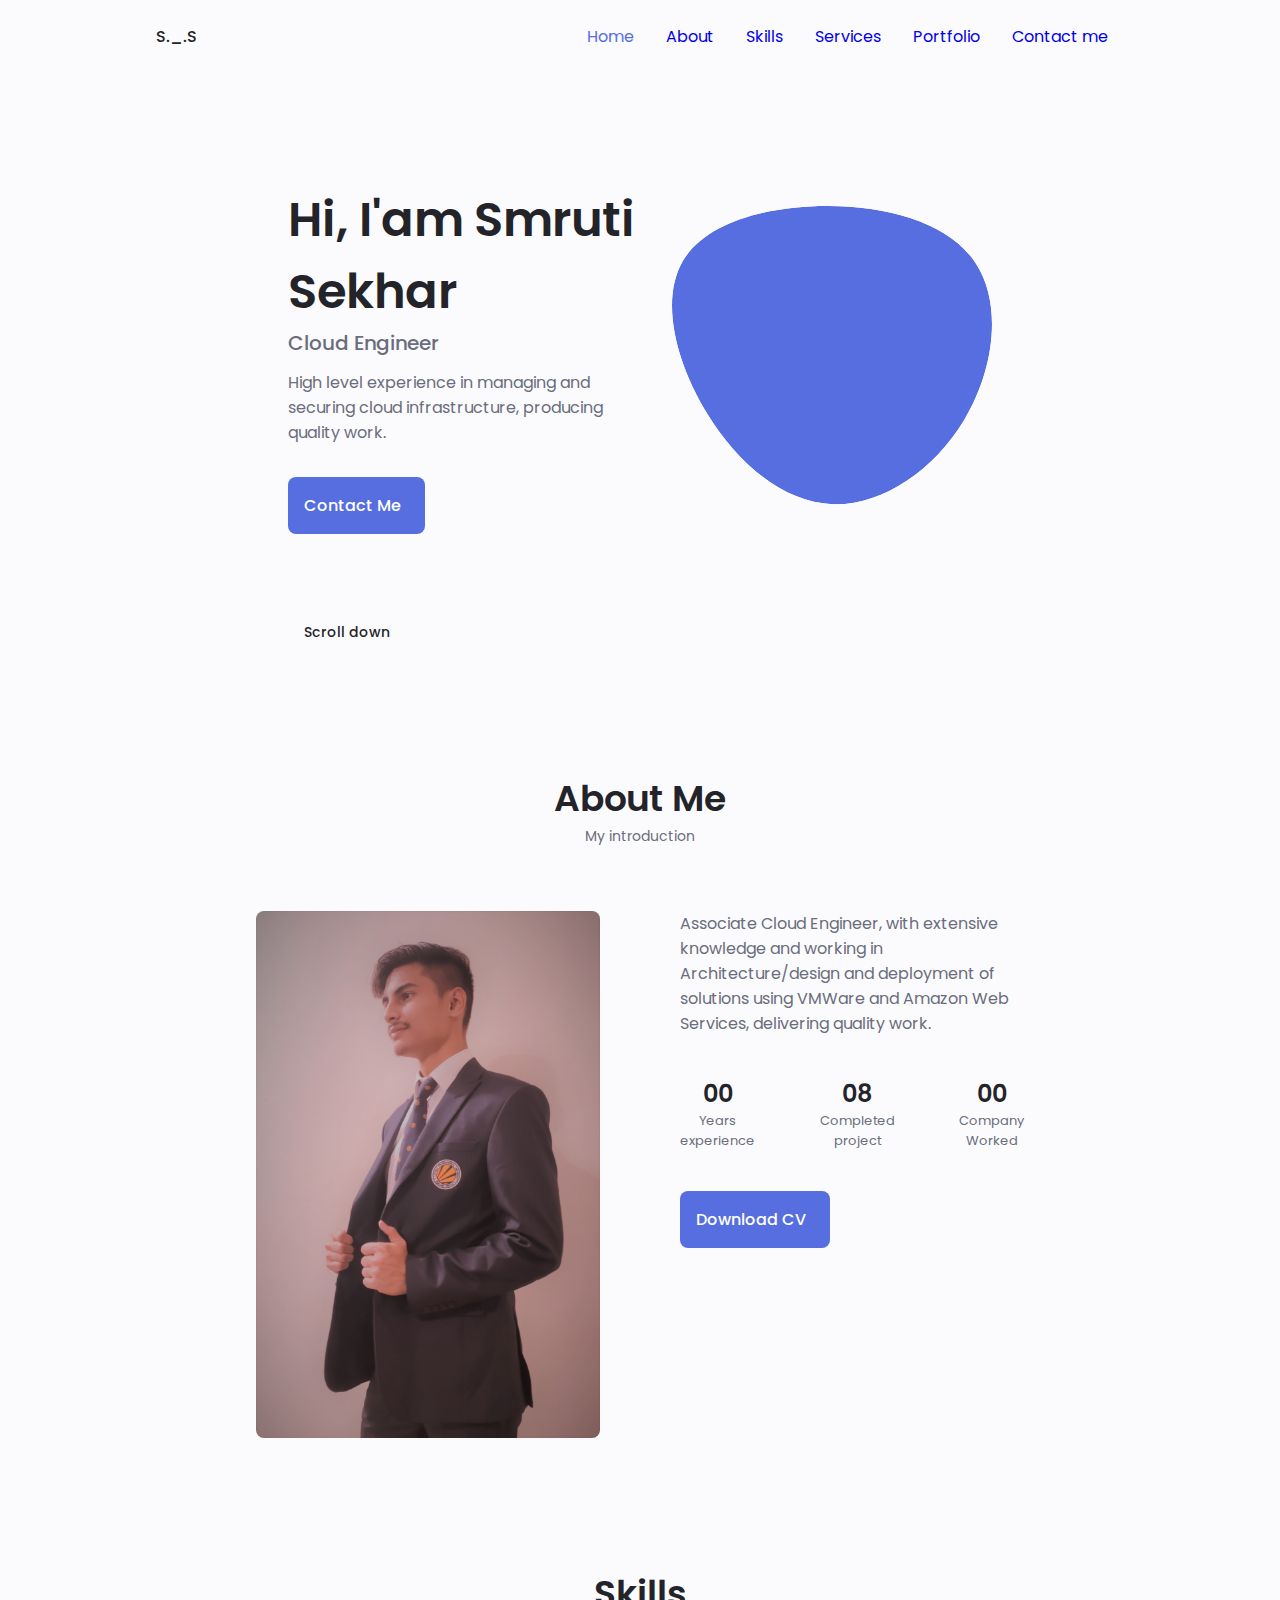
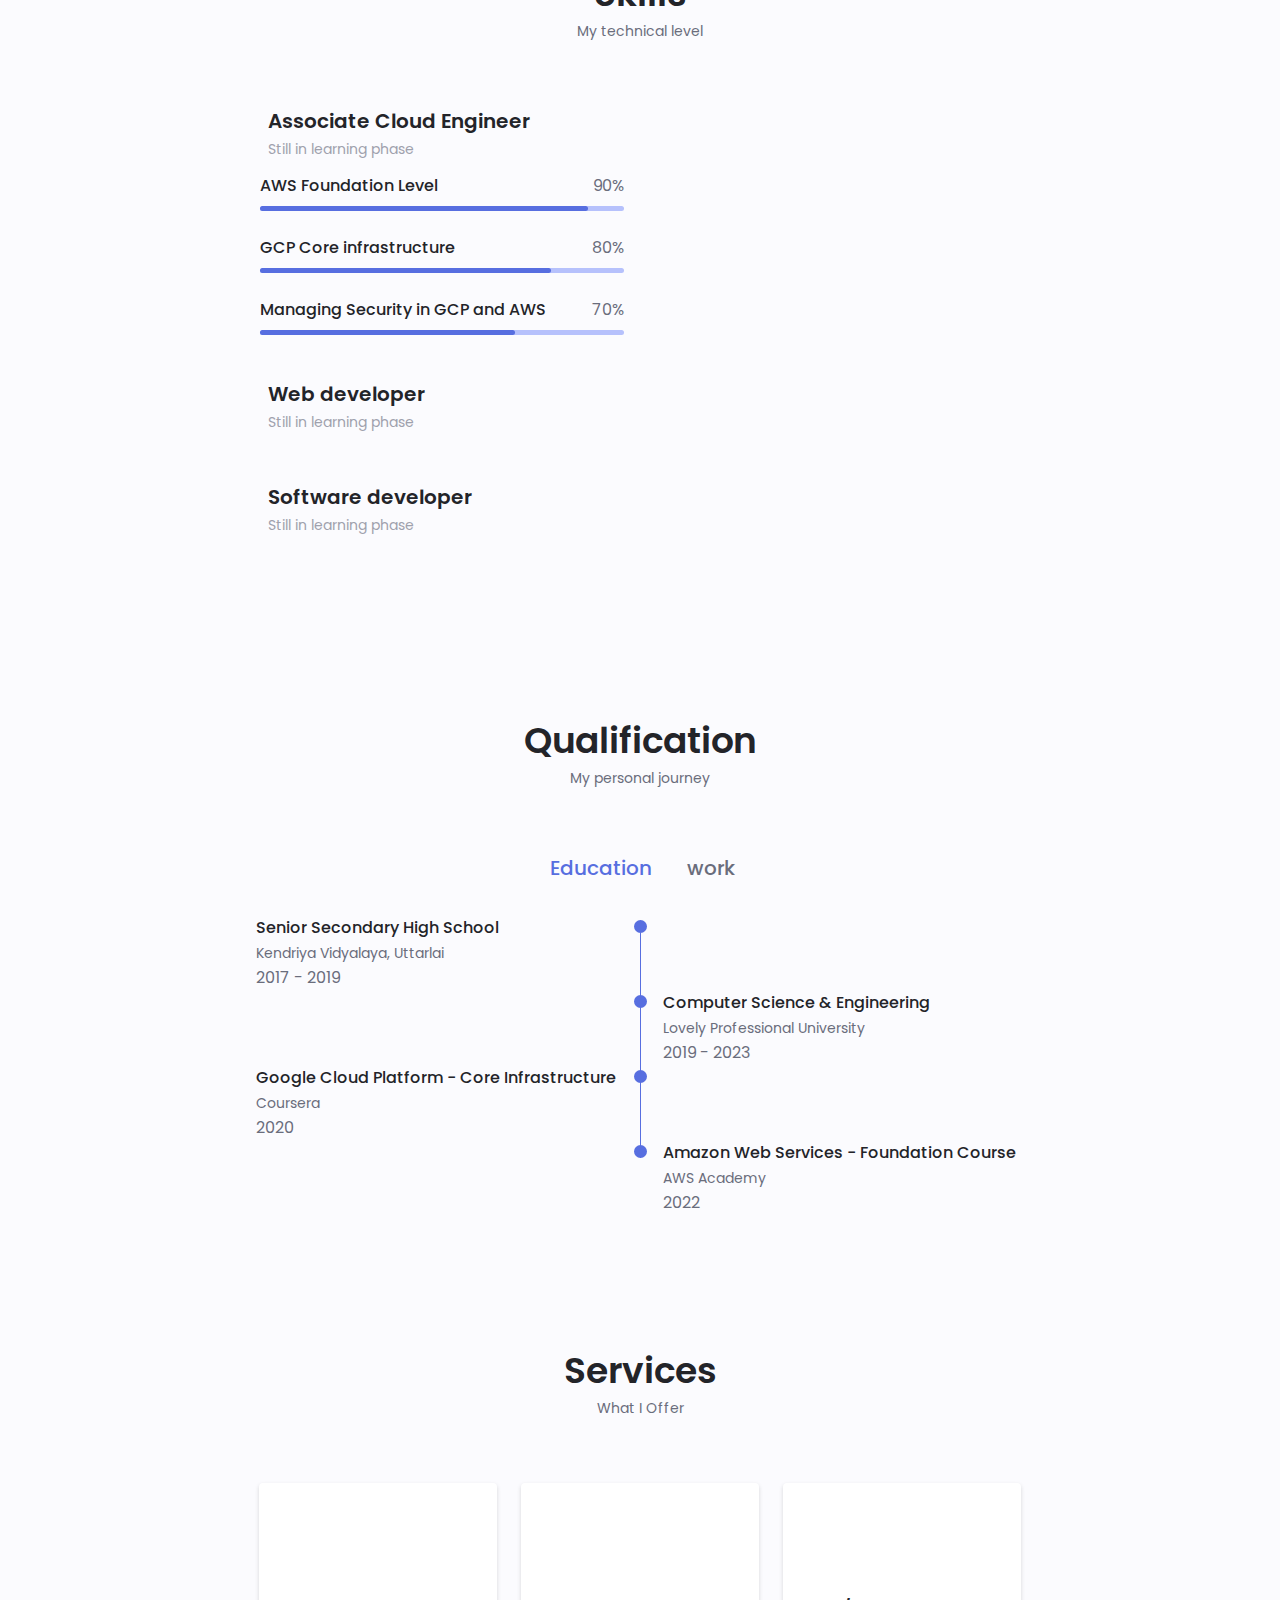
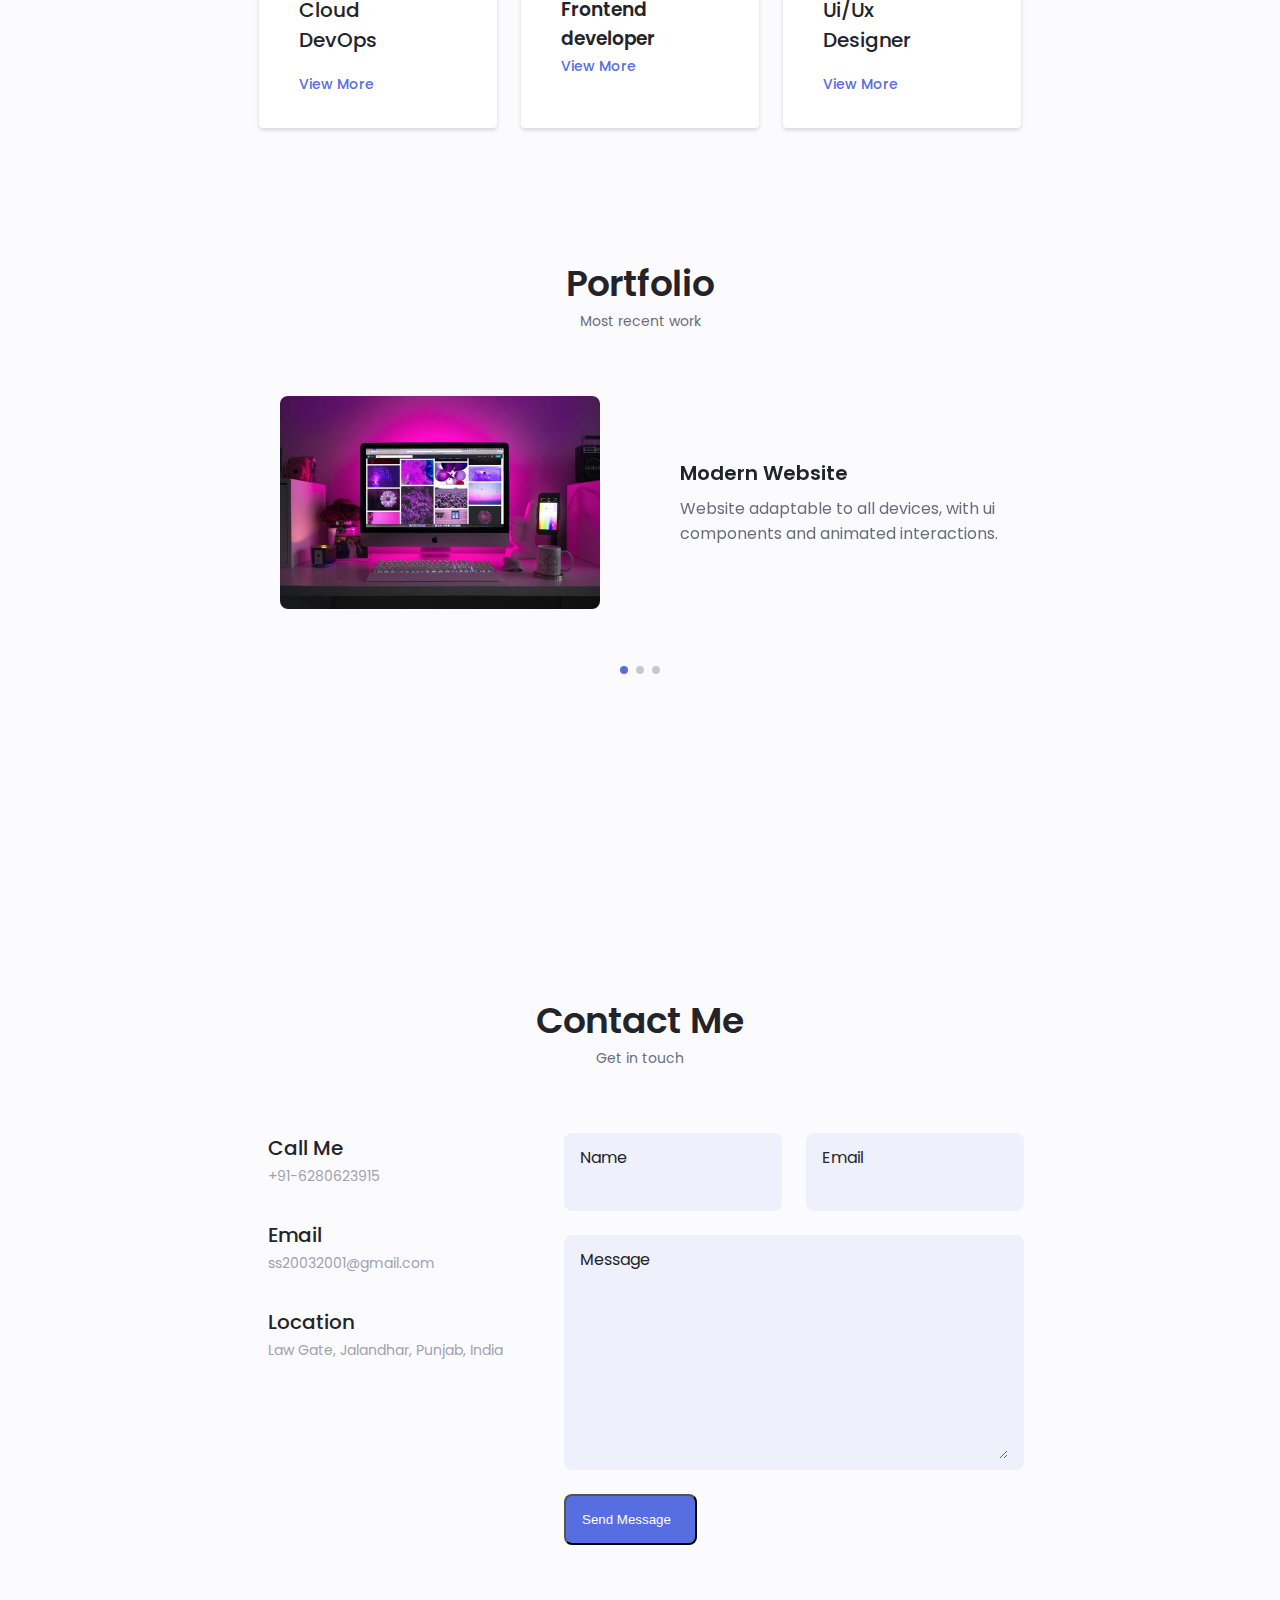
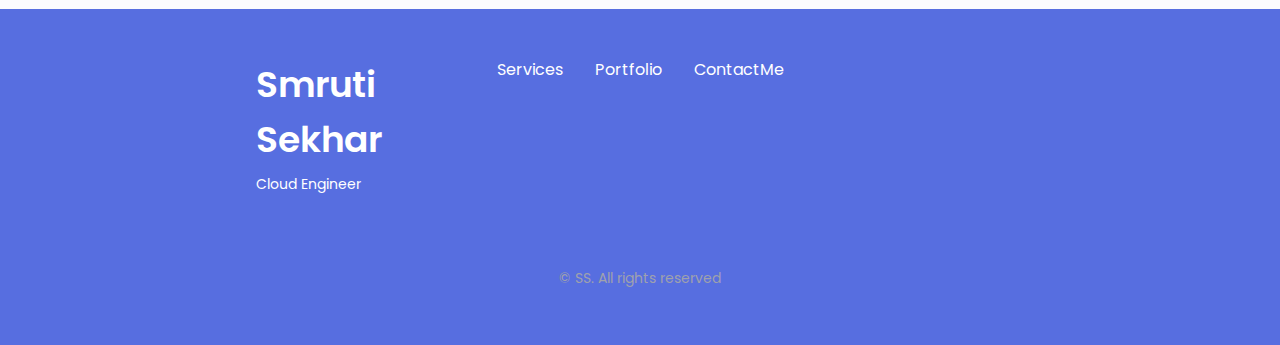
==== commit 7e756581: "Update index.html" ====
--- a/MyPortfolio/index.html
+++ b/MyPortfolio/index.html
@@ -13,7 +13,7 @@
         <!--==================== CSS ====================-->
         <link rel="stylesheet" href="assets/css/styles.css">
 
-        <title>Responsive Portfolio Website</title>
+        <title>S._.S</title>
     </head>
     <body>
         <!--==================== HEADER ====================-->
--- a/MyPortfolio/assets/css/styles.css
+++ b/MyPortfolio/assets/css/styles.css
@@ -523,20 +523,20 @@
   width: 90%;
 }
 .skills__css{
-  width: 80%;
+  width: 85%;
 }
 .skills__js{
-  width: 60%;
+  width: 65%;
 }
 
 .skills__c{
-  width: 90%;
+  width: 70%;
 }
 .skills__cpp{
-  width: 86%;
+  width: 68%;
 }
 .skills__python{
-  width: 80%;
+  width: 82%;
 }
 .skills__java{
   width: 60%;
@@ -1009,7 +1009,7 @@
   }
 
   .about__container,
-  /* .skills__container, */
+  .skills__container,
   .portfolio__content,
   .contact__container,
   .footer__container{
